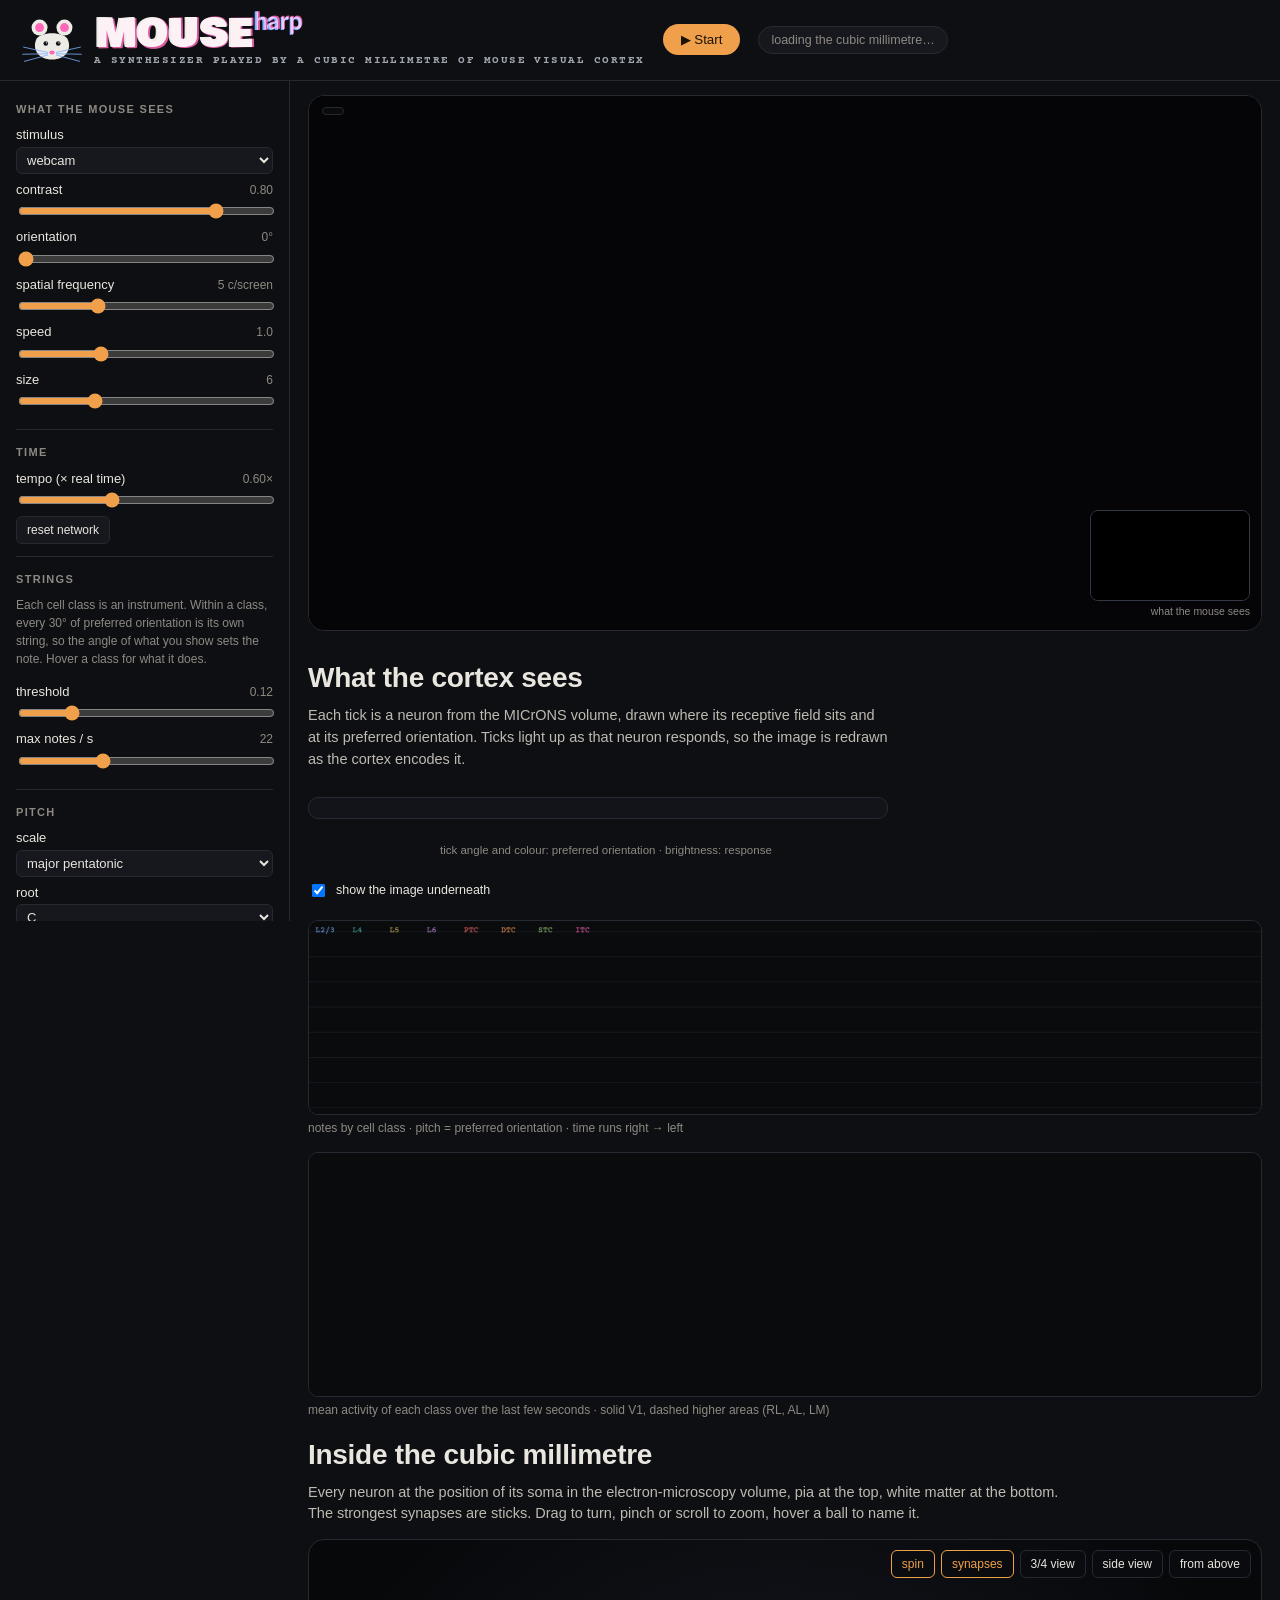
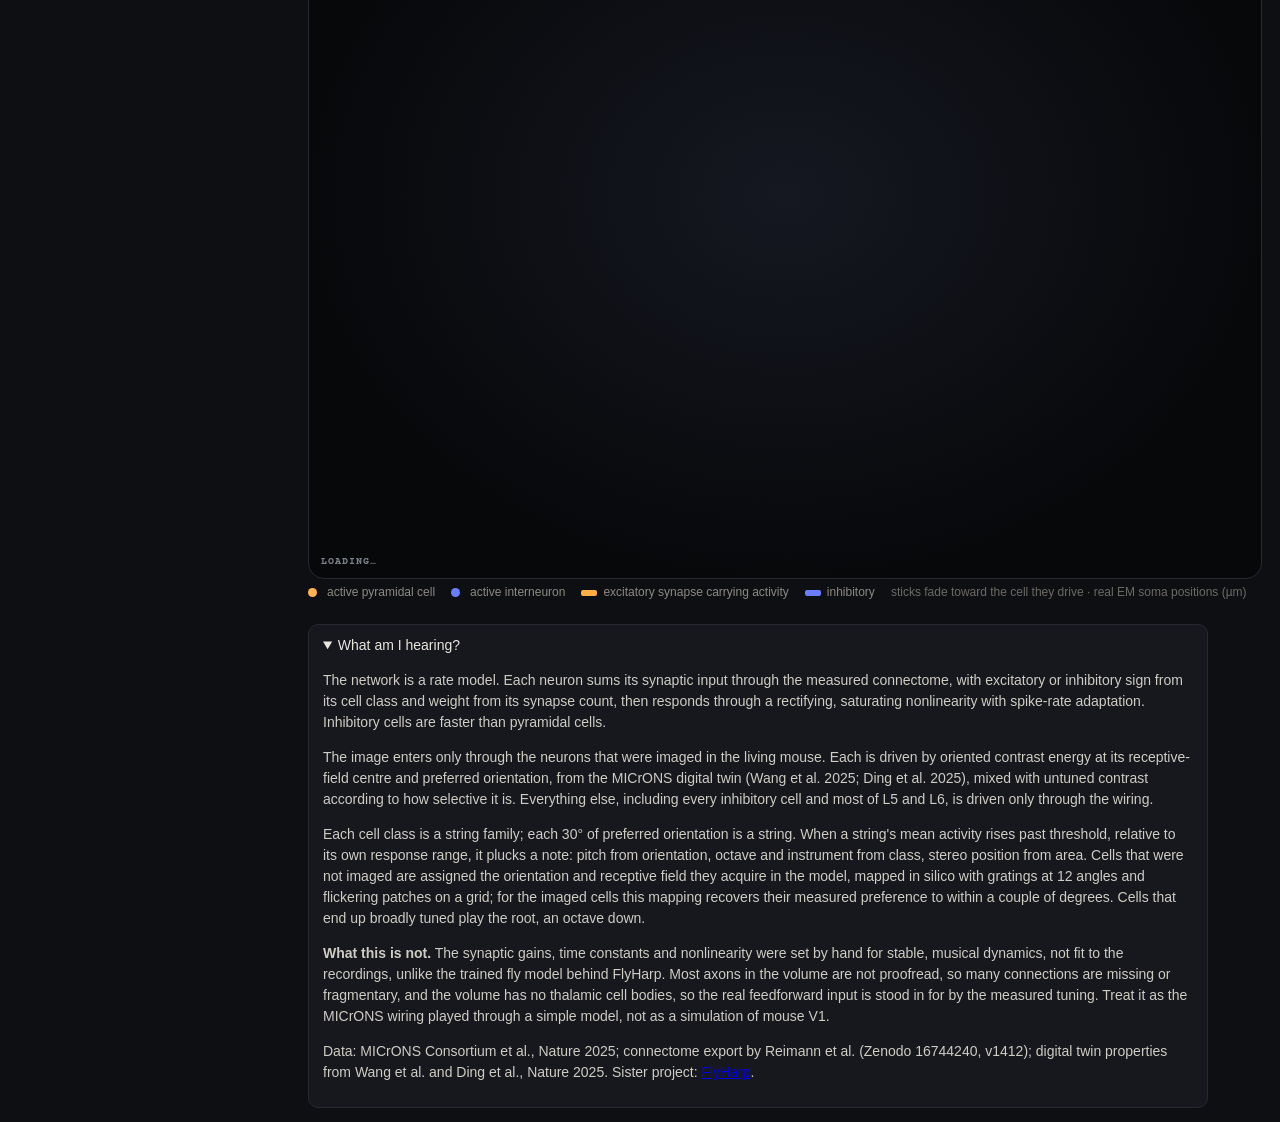
==== index.html @ 5a8ebaac "MouseHarp: a synthesizer played by the MICrONS cubic millimetre 50,948 neurons and 1.89M connections" ====
<!DOCTYPE html>
<html lang="en">
<head>
<meta charset="utf-8">
<meta name="viewport" content="width=device-width, initial-scale=1">
<title>MouseHarp · a synthesizer played by a cubic millimetre of mouse visual cortex</title>
<link rel="preconnect" href="https://fonts.googleapis.com"><link rel="preconnect" href="https://fonts.gstatic.com" crossorigin>
<link href="https://fonts.googleapis.com/css2?family=Bowlby+One+SC&family=Courier+Prime:wght@400;700&family=Spline+Sans:wght@400;500;600&display=swap" rel="stylesheet">
<link rel="stylesheet" href="css/style.css">
<link rel="stylesheet" href="css/mouse.css">
<link rel="icon" href="data:image/svg+xml,%3Csvg xmlns=%22http://www.w3.org/2000/svg%22 viewBox=%220 0 16 16%22%3E%3Ccircle cx=%224%22 cy=%224%22 r=%223%22 fill=%22%23ECEBE5%22/%3E%3Ccircle cx=%2212%22 cy=%224%22 r=%223%22 fill=%22%23ECEBE5%22/%3E%3Ccircle cx=%228%22 cy=%2210%22 r=%225%22 fill=%22%23ECEBE5%22/%3E%3C/svg%3E">
</head>
<body>
<header>
  <div class="brand">
    <svg id="logo" viewBox="0 0 72 56" aria-hidden="true">
      <!-- a mouse whose whiskers are harp strings -->
      <circle cx="22" cy="14" r="9" fill="#ECEBE5"/><circle cx="22" cy="14" r="5" fill="#FF68BA"/>
      <circle cx="50" cy="14" r="9" fill="#ECEBE5"/><circle cx="50" cy="14" r="5" fill="#FF68BA"/>
      <path d="M36 50 C 20 50, 14 38, 18 28 C 22 18, 50 18, 54 28 C 58 38, 52 50, 36 50 Z" fill="#ECEBE5"/>
      <circle cx="29" cy="32" r="2.6" fill="#101217"/><circle cx="43" cy="32" r="2.6" fill="#101217"/>
      <circle cx="29.8" cy="31.2" r=".8" fill="#fff"/><circle cx="43.8" cy="31.2" r=".8" fill="#fff"/>
      <ellipse cx="36" cy="42" rx="3" ry="2.2" fill="#FF68BA"/>
      <g class="strings left" stroke="#7DB0FF" stroke-width="0.9" stroke-linecap="round"><line x1="31" y1="42" x2="4" y2="36"/><line x1="31" y1="43.5" x2="3" y2="44"/><line x1="31" y1="45" x2="5" y2="52"/></g>
      <g class="strings right" stroke="#7DB0FF" stroke-width="0.9" stroke-linecap="round"><line x1="41" y1="42" x2="68" y2="36"/><line x1="41" y1="43.5" x2="69" y2="44"/><line x1="41" y1="45" x2="67" y2="52"/></g>
    </svg>
    <div class="titles">
      <h1 class="logo" aria-label="MouseHarp"><span class="ink">MOUSE<span class="lc">harp</span></span><span class="mis" aria-hidden="true">MOUSE<span class="lc">harp</span></span></h1>
      <span class="kicker">a synthesizer played by a cubic millimetre of mouse visual cortex</span>
    </div>
  </div>
  <button id="go" class="go">▶ Start</button>
  <div id="status" class="status">loading the cubic millimetre…</div>
</header>

<main>
  <aside id="controls">
    <section>
      <h2>What the mouse sees</h2>
      <label>stimulus
        <select id="kind">
          <option value="webcam" selected>webcam</option>
          <option value="rotate">rotating grating (plays a scale)</option>
          <option value="grating">drifting grating</option>
          <option value="bar">moving bar</option>
          <option value="dots">drifting dots</option>
          <option value="flash">full-field flashes</option>
          <option value="paint">draw on the screen</option>
        </select></label>
      <label>contrast <input type="range" id="contrast" min="0.05" max="1" step="0.05" value="0.8"><output></output></label>
      <label>orientation <input type="range" id="ori" min="0" max="165" step="15" value="0"><output></output></label>
      <label>spatial frequency <input type="range" id="sf" min="2" max="12" step="0.5" value="5"><output></output></label>
      <label>speed <input type="range" id="speed" min="0.1" max="3" step="0.1" value="1"><output></output></label>
      <label>size <input type="range" id="size" min="2" max="16" step="1" value="6"><output></output></label>
    </section>
    <section>
      <h2>Time</h2>
      <label>tempo (× real time) <input type="range" id="tempo" min="0.1" max="1.5" step="0.05" value="0.6"><output></output></label>
      <button id="reset" class="small">reset network</button>
    </section>
    <section>
      <h2>Strings</h2>
      <p class="hint">Each cell class is an instrument. Within a class, every 30° of preferred orientation is its own string, so the angle of what you show sets the note. Hover a class for what it does.</p>
      <div id="classes"></div>
      <div class="areaRow" id="areaRow"></div>
      <label>threshold <input type="range" id="thresh" min="0.03" max="0.5" step="0.01" value="0.12"><output></output></label>
      <label>max notes / s <input type="range" id="rate" min="4" max="60" step="1" value="22"><output></output></label>
    </section>
    <section>
      <h2>Pitch</h2>
      <label>scale <select id="scale">
        <option value="majpent">major pentatonic</option><option value="minpent">minor pentatonic</option>
        <option value="dorian">dorian</option><option value="lydian">lydian</option><option value="hirajoshi">hirajoshi</option>
        <option value="whole">whole tone</option></select></label>
      <label>root <select id="root"></select></label>
    </section>
    <section>
      <h2>Output</h2>
      <label class="row"><input type="checkbox" id="internal" checked> internal harp</label>
      <label>volume <input type="range" id="vol" min="0" max="1" step="0.05" value="0.7"><output></output></label>
      <label>reverb <input type="range" id="rev" min="0" max="1" step="0.05" value="0.4"><output></output></label>
      <label>MIDI out <select id="midiOut"><option value="">none</option></select></label>
      <p class="hint">MIDI: one channel per cell class (1–8).</p>
    </section>
  </aside>

  <section id="stage">
    <section class="hero">
      <div class="heroEye">
        <canvas id="view" width="1280" height="720"></canvas>
        <div class="lensTag" id="lensTag"></div>
        <figure class="raw"><canvas id="raw" width="128" height="72"></canvas><figcaption>what the mouse sees</figcaption></figure>
      </div>
      <div class="lensPanel">
        <h2 class="heroTitle">What the cortex sees</h2>
        <p class="lead">Each tick is a neuron from the MICrONS volume, drawn where its receptive field sits and at its preferred orientation. Ticks light up as that neuron responds, so the image is redrawn as the cortex encodes it.</p>
        <div id="lenses" class="lenses mlenses"></div>
        <div class="lensInfo" id="lensInfo"></div>
        <div class="lensLegend" id="lensLegend"><canvas id="oriKey" width="120" height="44"></canvas><span>tick angle and colour: preferred orientation · brightness: response</span></div>
        <label class="row small"><input type="checkbox" id="underlay" checked> show the image underneath</label>
        <p class="hint" id="viewHint"></p>
      </div>
    </section>
    <figure class="rollbox">
      <canvas id="roll" width="1180" height="240"></canvas>
      <figcaption class="legend"><span>notes by cell class · pitch = preferred orientation · time runs right → left</span></figcaption>
    </figure>
    <figure>
      <canvas id="traces" width="1180" height="300"></canvas>
      <figcaption class="legend"><span>mean activity of each class over the last few seconds · solid V1, dashed higher areas (RL, AL, LM)</span></figcaption>
    </figure>
    <section class="lobeBox">
      <div class="lobeHead">
        <h2 class="heroTitle">Inside the cubic millimetre</h2>
        <p class="lead">Every neuron at the position of its soma in the electron-microscopy volume, pia at the top, white matter at the bottom. The strongest synapses are sticks. Drag to turn, pinch or scroll to zoom, hover a ball to name it.</p>
      </div>
      <div class="lobeWrap" id="lobeWrap">
        <canvas id="lobe"></canvas>
        <div id="lobeLabels"></div>
        <div class="lobeTools"><button class="small on" id="lobeSpin">spin</button><button class="small on" id="lobeSticks">synapses</button><button class="small" id="lobeView">3/4 view</button><button class="small" id="lobeSide">side view</button><button class="small" id="lobeTop">from above</button></div>
        <div class="lobeTip" id="lobeTip"></div>
        <div class="lobeCount" id="lobeCount">loading…</div>
      </div>
      <figcaption class="legend"><span><i class="dot" style="background:#ffb44f"></i>active pyramidal cell</span><span><i class="dot" style="background:#6a7dff"></i>active interneuron</span><span><i class="sw" style="background:#ffae42"></i>excitatory synapse carrying activity</span><span><i class="sw" style="background:#6a7dff"></i>inhibitory</span><span class="muted">sticks fade toward the cell they drive · real EM soma positions (µm)</span></figcaption>
    </section>
    <details class="about" open>
      <summary>What am I hearing?</summary>
      <p id="aboutData"></p>
      <p>The network is a rate model. Each neuron sums its synaptic input through the measured connectome, with excitatory or inhibitory sign from its cell class and weight from its synapse count, then responds through a rectifying, saturating nonlinearity with spike-rate adaptation. Inhibitory cells are faster than pyramidal cells.</p>
      <p>The image enters only through the neurons that were imaged in the living mouse. Each is driven by oriented contrast energy at its receptive-field centre and preferred orientation, from the MICrONS digital twin (Wang et al. 2025; Ding et al. 2025), mixed with untuned contrast according to how selective it is. Everything else, including every inhibitory cell and most of L5 and L6, is driven only through the wiring.</p>
      <p>Each cell class is a string family; each 30° of preferred orientation is a string. When a string's mean activity rises past threshold, relative to its own response range, it plucks a note: pitch from orientation, octave and instrument from class, stereo position from area. Cells that were not imaged are assigned the orientation and receptive field they acquire in the model, mapped in silico with gratings at 12 angles and flickering patches on a grid; for the imaged cells this mapping recovers their measured preference to within a couple of degrees. Cells that end up broadly tuned play the root, an octave down.</p>
      <p><b>What this is not.</b> The synaptic gains, time constants and nonlinearity were set by hand for stable, musical dynamics, not fit to the recordings, unlike the trained fly model behind FlyHarp. Most axons in the volume are not proofread, so many connections are missing or fragmentary, and the volume has no thalamic cell bodies, so the real feedforward input is stood in for by the measured tuning. Treat it as the MICrONS wiring played through a simple model, not as a simulation of mouse V1.</p>
      <p class="muted">Data: MICrONS Consortium et al., Nature 2025; connectome export by Reimann et al. (Zenodo 16744240, v1412); digital twin properties from Wang et al. and Ding et al., Nature 2025. Sister project: <a href="https://github.com/samuelling/FlyHarp">FlyHarp</a>.</p>
    </details>
  </section>
</main>
<div class="tip" id="tip"></div>
<script src="js/info.js"></script>
<script src="js/stimuli.js"></script>
<script src="js/audio.js"></script>
<script src="js/app.js"></script>
<script type="module" src="js/cortex3d.js"></script>
</body>
</html>
---- css/style.css ----
:root{--bg:#0e0f12;--panel:#16181d;--line:#262932;--ink:#e9e6df;--muted:#8d8a83;--acc:#f0a04b;--blue:#5aa6e8;
  --g0:#8f7fd6;--g1:#4fb3a4;--g2:#e0c35a;--g3:#e88a4f;--g4:#e2576b}
*{box-sizing:border-box}
body{margin:0;background:var(--bg);color:var(--ink);font:14px/1.5 -apple-system,BlinkMacSystemFont,"Segoe UI",Inter,Helvetica,Arial,sans-serif}
header{display:flex;align-items:center;gap:18px;padding:12px 20px;border-bottom:1px solid var(--line);flex-wrap:wrap}

.go{background:var(--acc);color:#1a1206;border:0;border-radius:20px;padding:8px 18px;font:600 14px inherit;cursor:pointer}
.go.playing{background:#2c2f38;color:var(--ink)}
.status{color:var(--muted);font-size:12.5px;background:var(--panel);border:1px solid var(--line);border-radius:14px;padding:4px 12px}
main{display:flex;gap:0;min-height:calc(100vh - 60px)}
aside{width:290px;flex:0 0 290px;border-right:1px solid var(--line);padding:6px 16px 30px;overflow-y:auto;max-height:calc(100vh - 60px)}
aside section{border-bottom:1px solid var(--line);padding:10px 0 12px}
aside h2{font-size:11px;text-transform:uppercase;letter-spacing:.12em;color:var(--muted);margin:4px 0 8px;font-weight:600}
label{display:grid;grid-template-columns:1fr auto;gap:2px 8px;align-items:center;margin:6px 0;font-size:13px}
label input[type=range]{grid-column:1/-1;width:100%;accent-color:var(--acc)}
label output{color:var(--muted);font-variant-numeric:tabular-nums;font-size:12px;grid-row:1;grid-column:2}
label select{grid-column:1/-1}
label.row{display:flex;gap:8px}
select{background:var(--panel);color:var(--ink);border:1px solid var(--line);border-radius:6px;padding:4px 6px;font:inherit;font-size:13px;width:100%}
.seg{display:inline-flex;border:1px solid var(--line);border-radius:6px;overflow:hidden;margin-left:auto}
.seg button{background:var(--panel);color:var(--muted);border:0;padding:3px 12px;cursor:pointer;font:inherit;font-size:12px}
.seg button.on{background:#2c2f38;color:var(--ink)}
button.small{background:var(--panel);color:var(--ink);border:1px solid var(--line);border-radius:6px;padding:4px 10px;cursor:pointer;font:inherit;font-size:12px}
.hint{color:var(--muted);font-size:12px;margin:4px 0}
#stage{flex:1;padding:14px 18px;min-width:0}
.top{display:flex;gap:16px;flex-wrap:wrap}
figure{margin:0 0 14px}
figcaption{color:var(--muted);font-size:12px;margin-top:4px}
canvas{background:#0a0b0d;border:1px solid var(--line);border-radius:10px;display:block;max-width:100%;height:auto}

.rollbox canvas{width:100%}
#cascade{width:100%}
.about{background:var(--panel);border:1px solid var(--line);border-radius:10px;padding:10px 14px;max-width:900px;color:#cfccc4}
.about summary{cursor:pointer;color:var(--ink)}
@media(max-width:800px){main{flex-direction:column}aside{width:auto;flex:none;max-height:none;border-right:0;border-top:1px solid var(--line);order:2}.eyebox canvas{width:100%}
  /* phones: the camera / fly's-eye view comes first, controls follow below */
  #stage{order:1;padding:10px 10px 14px}.hero{gap:12px}.heroEye{flex:1 1 100%;min-width:0}
  .raw{width:34%;right:8px;bottom:8px}.raw canvas{width:100%}
  .heroTitle{font-size:22px}.logo{font-size:32px}}

.presets{display:flex;flex-wrap:wrap;gap:4px;margin:6px 0 10px}
.presets button,.area .sm{background:var(--panel);color:var(--muted);border:1px solid var(--line);border-radius:5px;padding:2px 7px;cursor:pointer;font:inherit;font-size:11.5px}
.presets button:hover{color:var(--ink)}
.area{border:1px solid var(--line);border-radius:8px;padding:7px 8px;margin:6px 0;background:#121419}
.area.muted{opacity:.45}
.area .head{display:flex;align-items:center;gap:6px;font-size:12.5px}
.area .dot{width:9px;height:9px;border-radius:50%;flex:none}
.area .nm{flex:1;font-weight:600}
.area .sm.on{color:#111;background:var(--acc);border-color:var(--acc)}
.area .sm.mute.on{background:#c0504d;border-color:#c0504d;color:#fff}
.area .row2{display:flex;gap:6px;align-items:center;margin:5px 0 4px}
.area .row2 select{width:auto;flex:1;font-size:12px;padding:2px 4px}
.area .row2 input{flex:1;accent-color:var(--acc)}
.chips{display:flex;flex-wrap:wrap;gap:3px}
.chip{font-size:10.5px;padding:1px 6px;border-radius:9px;border:1px solid var(--line);color:var(--muted);background:transparent;cursor:pointer;font-family:inherit}
.chip.on{color:#111}
.area .pol{display:inline-flex;gap:2px;margin-right:4px}.area .sm.pl{padding:2px 6px}

.tip{position:fixed;z-index:20;max-width:340px;background:#1b1e25f2;border:1px solid #333845;border-radius:10px;padding:10px 12px;font-size:12.5px;line-height:1.45;color:#dcd9d1;pointer-events:none;opacity:0;transition:opacity .12s;box-shadow:0 6px 24px #0008}
.tip.on{opacity:1}
.tip h4{margin:0 0 2px;font-size:13.5px;color:var(--ink)}
.tip .k{color:var(--muted);font-size:11.5px;margin-bottom:6px}
.tip .meta{color:var(--muted);font-size:11.5px;margin-top:6px}
.legend{display:flex;flex-wrap:wrap;gap:6px 16px;align-items:center}
.legend span{display:inline-flex;align-items:center;gap:6px}
.legend .muted{color:#6c6a64}
.sw{display:inline-block;width:16px;height:6px;border-radius:2px;background:#9a988f}
.sw.hollow{background:transparent;border:1.5px solid #9a988f;height:7px}
.grad{display:inline-block;width:90px;height:8px;border-radius:4px;background:linear-gradient(90deg,#5aa6e8,#202228 50%,#f0a04b)}
.ring{display:inline-block;width:11px;height:11px;border-radius:50%;border:2px solid #e0c35a}
.ring.dash{border:2px dashed #5aa6e8}
.area .head .nm{cursor:help}
figcaption{line-height:1.6}
#fbMeter{width:100%;height:auto;margin-top:4px;background:#0f1115}

.hero{display:flex;gap:22px;align-items:flex-start;flex-wrap:wrap;margin-bottom:16px}
.heroEye{position:relative;flex:0 1 640px;min-width:300px}
.heroEye #eye{width:100%;border-radius:16px;cursor:crosshair;touch-action:none;background:radial-gradient(circle at 50% 45%,#15171c,#07080a 70%)}
.lensTag{position:absolute;left:14px;top:12px;font-size:12px;color:#cfccc4;background:#0b0c0fcc;border:1px solid var(--line);border-radius:12px;padding:3px 10px;pointer-events:none}
.raw{position:absolute;right:12px;bottom:12px;margin:0;width:150px}
.raw canvas{width:150px;border-radius:8px;border:1px solid #333845}
.raw figcaption{font-size:10.5px;text-align:right;margin-top:2px}
.lensPanel{flex:1 1 380px;min-width:300px;max-width:580px}
.heroTitle{font-size:28px;margin:4px 0 6px;letter-spacing:-.01em;font-weight:650}
.lead{color:#bdbab2;margin:0 0 14px;font-size:14.5px}
.lenses{position:relative;display:grid;grid-template-columns:66px minmax(0,1fr) minmax(0,1fr) 92px;grid-template-rows:repeat(4,auto);column-gap:10px;row-gap:22px;margin-bottom:14px;align-items:center}
.lenses .stage{grid-column:1;position:relative;z-index:1;text-align:center;text-shadow:0 0 4px #0d0f13,0 0 2px #0d0f13;font:700 9.5px/1.15 "Courier Prime","Courier New",monospace;letter-spacing:.12em;text-transform:uppercase;color:#aab0b9;align-self:center}
.lenses .lens{position:relative;z-index:1}
.lens[data-l="photo"],.lens[data-l="lamina"],.lens[data-l="motion"]{justify-self:center;width:min(100%,250px)}
.lens[data-l="feedback"]{align-self:center;padding:8px 8px}
.lens[data-l="feedback"] .bar{width:20px}
.wires{position:absolute;inset:0;width:100%;height:100%;pointer-events:none;z-index:0;overflow:visible}
.wires path{fill:none;stroke:#3a3f4a;stroke-width:1.5}
.wires path.glass{fill:url(#hg);stroke:#ffffff22;stroke-width:1}
.wires path.fb{stroke:#4a5290;stroke-dasharray:4 4}
.wires path.lit{stroke:var(--acc);stroke-width:2}
.wires path.fb.lit{stroke:#7f8cff;animation:fbflow 1.2s linear infinite}
.wires path.hd{stroke-dasharray:none;animation:none}
@keyframes fbflow{to{stroke-dashoffset:-16}}
.lens.path{border-color:#5a4f36}
@media (prefers-reduced-motion:reduce){.wires path.fb.lit{animation:none}}
.lens{text-align:left;background:var(--panel);border:1px solid var(--line);border-radius:10px;padding:8px 10px;cursor:pointer;color:var(--ink);font:inherit}
.lens b{display:block;font-size:13px}.lens span{display:block;color:var(--muted);font-size:11.5px;line-height:1.35}
.lens em.n{display:block;font:700 9.5px/1.2 "Courier Prime","Courier New",monospace;letter-spacing:.08em;color:#8a8f98;margin-top:4px;font-style:normal}
.lens .bar{display:block;height:3px;border-radius:2px;margin-bottom:6px;width:28px}
.lens.on{border-color:var(--acc);background:#1d1a14}
.lensInfo{font-size:13px;color:#cfccc4;background:#121419;border:1px solid var(--line);border-radius:10px;padding:10px 12px;margin-bottom:10px;line-height:1.5}
.lensLegend{display:flex;align-items:center;gap:10px;font-size:11.5px;color:var(--muted);margin-bottom:8px;min-height:44px}
.lensLegend canvas{border:0;background:none;border-radius:0}
label.small{font-size:12.5px;margin:3px 0}

.brand{display:flex;align-items:center;gap:10px}
#logo{width:64px;height:50px;flex:none;overflow:visible}
#logo .wing{transform-box:fill-box;animation:flutter 2.6s ease-in-out infinite}
#logo .wing.left{transform-origin:100% 80%}#logo .wing.right{transform-origin:0% 80%;animation-delay:.05s}
@keyframes flutter{0%,100%{transform:rotate(0)}48%{transform:rotate(0)}50%{transform:rotate(-7deg)}52%{transform:rotate(3deg)}54%{transform:rotate(0)}}
#logo .wing.right{animation-name:flutterR}
@keyframes flutterR{0%,100%{transform:rotate(0)}48%{transform:rotate(0)}50%{transform:rotate(7deg)}52%{transform:rotate(-3deg)}54%{transform:rotate(0)}}
#logo .strings.ring line{animation:ring .22s ease-out}
@keyframes ring{0%{stroke:#f0a04b;stroke-width:1.1;transform:translateX(.6px)}30%{transform:translateX(-.5px)}60%{transform:translateX(.3px)}100%{stroke:#e9e6df;transform:none}}
.titles{display:flex;flex-direction:column;gap:4px}
/* megaZINE-style mast: Bowlby caps in toner, lowercase Spline superscript, and a pink riso pass
   printed slightly out of register (screen blend on the dark page). It slips like a copier sheet on notes. */
.logo{position:relative;display:inline-block;font:400 40px/.86 "Bowlby One SC","Arial Black",Impact,sans-serif;letter-spacing:-.02em;margin:0;color:#ECEBE5;isolation:isolate}
.logo .lc{font-family:"Spline Sans","Helvetica Neue",Arial,sans-serif;font-weight:600;letter-spacing:-.04em;font-size:.6em;vertical-align:.7em;margin-left:.06em;color:#7DB0FF}
.logo .ink{position:relative;z-index:1}
.logo .mis{position:absolute;left:0;top:0;color:#FF68BA;mix-blend-mode:screen;transform:translate(.035em,.03em) rotate(-.6deg);transform-origin:left top;pointer-events:none;z-index:2;opacity:.85;white-space:nowrap}
.logo .mis .lc{color:#FF68BA}
@keyframes logo-jit-ink{0%{transform:none}20%{transform:translate(-.014em,.006em)}45%{transform:translate(.012em,-.01em) skewX(-1.2deg)}70%{transform:translate(-.006em,.004em)}100%{transform:none}}
@keyframes logo-jit-mis{0%{transform:translate(.035em,.03em) rotate(-.6deg)}20%{transform:translate(.075em,.012em) rotate(-1.3deg)}45%{transform:translate(.008em,.055em) rotate(.25deg)}70%{transform:translate(.055em,.038em) rotate(-.95deg)}100%{transform:translate(.035em,.03em) rotate(-.6deg)}}
.logo.jit .ink{animation:logo-jit-ink .34s steps(1,end)}.logo.jit .mis{animation:logo-jit-mis .34s steps(1,end)}
.kicker{font:700 10.5px/1.2 "Courier Prime","Courier New",monospace;letter-spacing:.14em;text-transform:uppercase;color:#A0A6AF}
.kicker i{font-style:italic;text-transform:none;letter-spacing:.04em}
@media (prefers-reduced-motion:reduce){.logo.jit .ink,.logo.jit .mis{animation:none}}

/* inside the optic lobe: 3D ball-and-stick */
.lobeBox{margin:6px 0 22px}
.lobeHead{max-width:760px}
.lobeWrap{position:relative;height:min(72vh,640px);border:1px solid var(--line);border-radius:16px;overflow:hidden;background:radial-gradient(ellipse at 50% 40%,#151821,#07080a 72%)}
.lobeWrap canvas{width:100%;height:100%;border:0;border-radius:0;background:none;touch-action:none;cursor:grab;display:block;max-width:none}
.lobeWrap canvas:active{cursor:grabbing}
#lobeLabels{position:absolute;inset:0;pointer-events:none}
.lobeLabel{position:absolute;left:0;top:0;font:700 10px/1 "Courier Prime","Courier New",monospace;letter-spacing:.14em;text-transform:uppercase;color:#c9ccd3;text-shadow:0 0 6px #000,0 0 2px #000;white-space:nowrap}
.lobeTools{position:absolute;right:10px;top:10px;display:flex;gap:6px;flex-wrap:wrap;justify-content:flex-end}
.lobeTools button{background:#0b0c0fcc}.lobeTools button.on{border-color:var(--acc);color:var(--acc)}
.lobeTip{position:absolute;max-width:300px;pointer-events:none;opacity:0;transition:opacity .1s;background:#1b1e25f2;border:1px solid #333845;border-radius:9px;padding:7px 10px;font-size:12px;line-height:1.4;color:#dcd9d1;z-index:3}
.lobeTip .dep{color:#ffb44f}.lobeTip .hyp{color:#7fb6ff}
.lobeCount{position:absolute;left:12px;bottom:10px;font:700 9.5px/1.2 "Courier Prime","Courier New",monospace;letter-spacing:.1em;text-transform:uppercase;color:#7d838d;pointer-events:none}
.legend .dot{display:inline-block;width:9px;height:9px;border-radius:50%;margin-right:4px;vertical-align:-1px}
@media(max-width:800px){.lobeWrap{height:62vh}}
---- css/mouse.css ----
/* MouseHarp additions on top of the shared FlyHarp stylesheet */
.lenses.mlenses{display:grid;grid-template-columns:repeat(3,minmax(0,1fr));grid-template-rows:none;gap:8px;row-gap:8px;margin-bottom:12px}
.heroEye #view{width:100%;border-radius:16px;touch-action:none;background:#07080a;display:block;aspect-ratio:16/9;height:auto}
.heroEye{flex:1 1 720px;min-width:300px}
.raw canvas{width:160px;image-rendering:auto}
.raw{width:160px}
.mclass{display:grid;grid-template-columns:10px 38px minmax(0,1fr) 22px 22px;align-items:center;gap:5px;padding:4px 6px;margin:3px 0;border:1px solid var(--line);border-radius:8px;background:#121419;font-size:12px}
.mclass .swatch{width:10px;height:10px;border-radius:3px;display:block}
.mclass b{font-size:12.5px}
.mclass .nm{display:none}
.mclass select{font-size:11px;padding:2px 3px}
.mclass .sm{background:var(--panel);color:var(--muted);border:1px solid var(--line);border-radius:5px;padding:1px 0;cursor:pointer;font:inherit;font-size:10.5px}
.mclass .sm.on{color:#111;background:var(--acc);border-color:var(--acc)}
.mclass .cnt{display:none}
.mclass.muted{opacity:.45}
.areaRow{display:flex;gap:5px;flex-wrap:wrap;margin:8px 0 4px}
.areaRow .chip{font-size:11px;padding:2px 8px}
.areaRow .chip.on{background:#2a2f3a;color:var(--ink);border-color:#4a5060}
.areaRow .chip span{color:var(--muted);font-size:10px}
#logo .strings.ring line{animation:ring .22s ease-out}
.lensLegend{gap:12px}
#oriKey{flex:none}
.lobeLabel.dim{color:#7d838d}
.lobeLabel.area{color:#ffd9a0;font-size:11px}
@media(max-width:800px){.raw{width:30%;right:8px;bottom:8px}.raw canvas{width:100%}.lenses.mlenses{grid-template-columns:repeat(2,minmax(0,1fr))}}
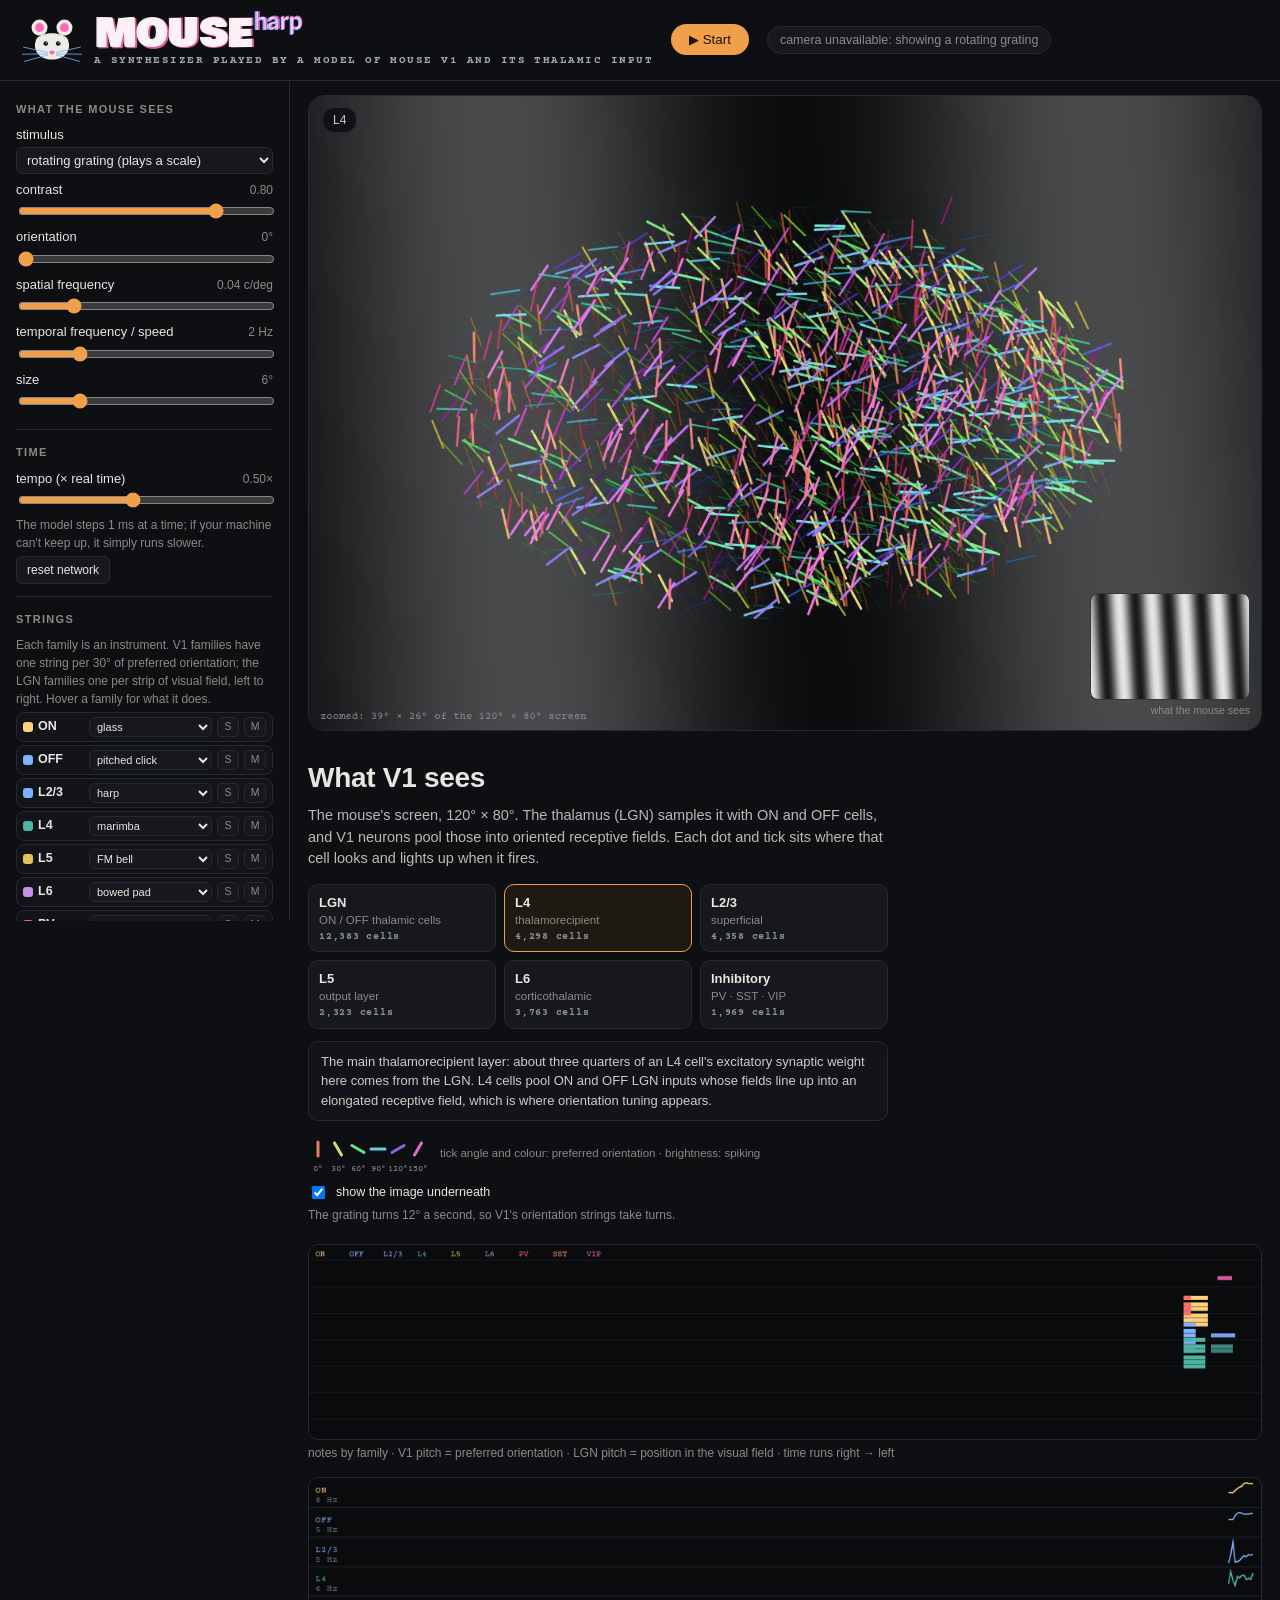
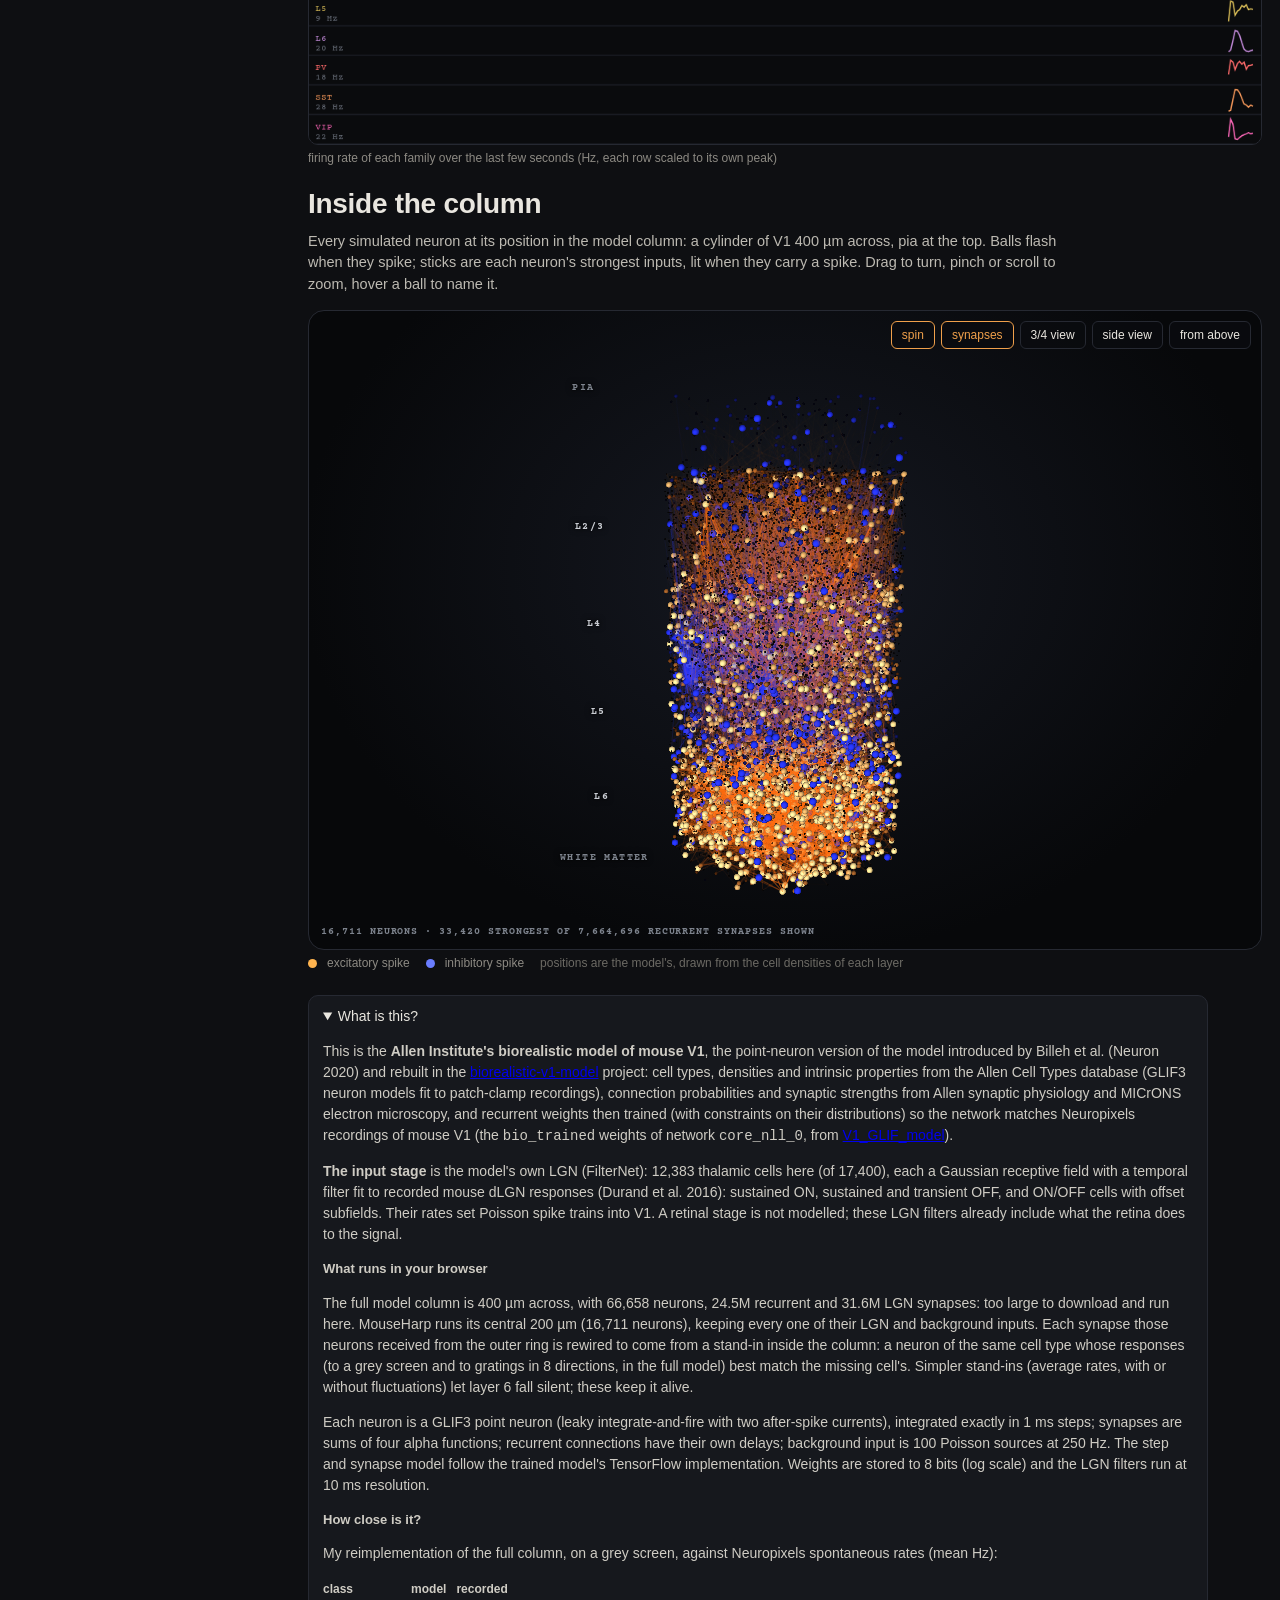
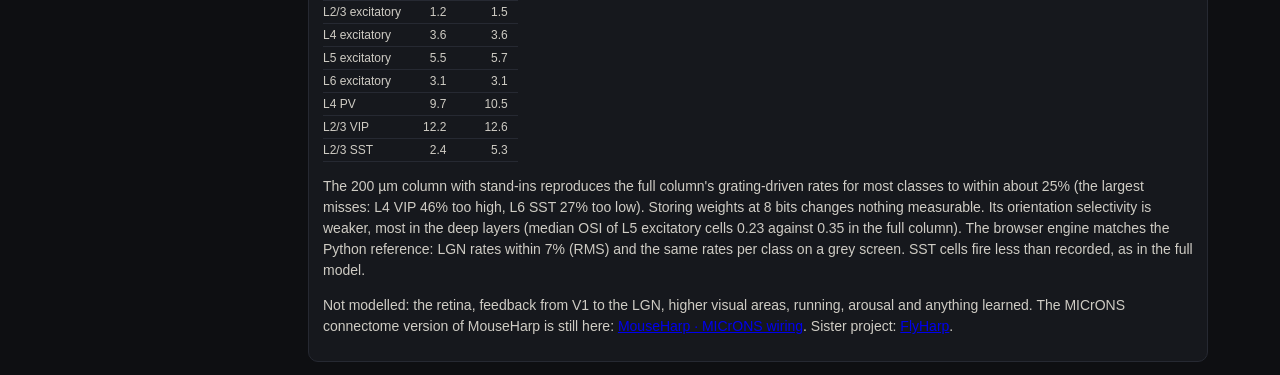
==== commit 9d6051c7: "MouseHarp now runs the Allen biorealistic V1 model with its FilterNet LGN GLIF3 spiking V1 (core_nll" ====
--- a/index.html
+++ b/index.html
@@ -3,18 +3,17 @@
 <head>
 <meta charset="utf-8">
 <meta name="viewport" content="width=device-width, initial-scale=1">
-<title>MouseHarp · a synthesizer played by a cubic millimetre of mouse visual cortex</title>
+<title>MouseHarp · a synthesizer played by a model of mouse V1</title>
 <link rel="preconnect" href="https://fonts.googleapis.com"><link rel="preconnect" href="https://fonts.gstatic.com" crossorigin>
 <link href="https://fonts.googleapis.com/css2?family=Bowlby+One+SC&family=Courier+Prime:wght@400;700&family=Spline+Sans:wght@400;500;600&display=swap" rel="stylesheet">
 <link rel="stylesheet" href="css/style.css">
-<link rel="stylesheet" href="css/mouse.css">
+<link rel="stylesheet" href="css/v1.css">
 <link rel="icon" href="data:image/svg+xml,%3Csvg xmlns=%22http://www.w3.org/2000/svg%22 viewBox=%220 0 16 16%22%3E%3Ccircle cx=%224%22 cy=%224%22 r=%223%22 fill=%22%23ECEBE5%22/%3E%3Ccircle cx=%2212%22 cy=%224%22 r=%223%22 fill=%22%23ECEBE5%22/%3E%3Ccircle cx=%228%22 cy=%2210%22 r=%225%22 fill=%22%23ECEBE5%22/%3E%3C/svg%3E">
 </head>
 <body>
 <header>
   <div class="brand">
     <svg id="logo" viewBox="0 0 72 56" aria-hidden="true">
-      <!-- a mouse whose whiskers are harp strings -->
       <circle cx="22" cy="14" r="9" fill="#ECEBE5"/><circle cx="22" cy="14" r="5" fill="#FF68BA"/>
       <circle cx="50" cy="14" r="9" fill="#ECEBE5"/><circle cx="50" cy="14" r="5" fill="#FF68BA"/>
       <path d="M36 50 C 20 50, 14 38, 18 28 C 22 18, 50 18, 54 28 C 58 38, 52 50, 36 50 Z" fill="#ECEBE5"/>
@@ -26,11 +25,11 @@
     </svg>
     <div class="titles">
       <h1 class="logo" aria-label="MouseHarp"><span class="ink">MOUSE<span class="lc">harp</span></span><span class="mis" aria-hidden="true">MOUSE<span class="lc">harp</span></span></h1>
-      <span class="kicker">a synthesizer played by a cubic millimetre of mouse visual cortex</span>
+      <span class="kicker">a synthesizer played by a model of mouse V1 and its thalamic input</span>
     </div>
   </div>
   <button id="go" class="go">▶ Start</button>
-  <div id="status" class="status">loading the cubic millimetre…</div>
+  <div id="status" class="status">loading the V1 model…</div>
 </header>
 
 <main>
@@ -48,22 +47,22 @@
           <option value="paint">draw on the screen</option>
         </select></label>
       <label>contrast <input type="range" id="contrast" min="0.05" max="1" step="0.05" value="0.8"><output></output></label>
-      <label>orientation <input type="range" id="ori" min="0" max="165" step="15" value="0"><output></output></label>
-      <label>spatial frequency <input type="range" id="sf" min="2" max="12" step="0.5" value="5"><output></output></label>
-      <label>speed <input type="range" id="speed" min="0.1" max="3" step="0.1" value="1"><output></output></label>
-      <label>size <input type="range" id="size" min="2" max="16" step="1" value="6"><output></output></label>
+      <label>orientation <input type="range" id="ori" min="0" max="345" step="15" value="0"><output></output></label>
+      <label>spatial frequency <input type="range" id="sf" min="0.01" max="0.16" step="0.01" value="0.04"><output></output></label>
+      <label>temporal frequency / speed <input type="range" id="speed" min="0.25" max="8" step="0.25" value="2"><output></output></label>
+      <label>size <input type="range" id="size" min="2" max="20" step="1" value="6"><output></output></label>
     </section>
     <section>
       <h2>Time</h2>
-      <label>tempo (× real time) <input type="range" id="tempo" min="0.1" max="1.5" step="0.05" value="0.6"><output></output></label>
+      <label>tempo (× real time) <input type="range" id="tempo" min="0.1" max="1" step="0.05" value="0.5"><output></output></label>
+      <p class="hint" id="speedHint">The model steps 1 ms at a time; if your machine can't keep up, it simply runs slower.</p>
       <button id="reset" class="small">reset network</button>
     </section>
     <section>
       <h2>Strings</h2>
-      <p class="hint">Each cell class is an instrument. Within a class, every 30° of preferred orientation is its own string, so the angle of what you show sets the note. Hover a class for what it does.</p>
+      <p class="hint">Each family is an instrument. V1 families have one string per 30° of preferred orientation; the LGN families one per strip of visual field, left to right. Hover a family for what it does.</p>
       <div id="classes"></div>
-      <div class="areaRow" id="areaRow"></div>
-      <label>threshold <input type="range" id="thresh" min="0.03" max="0.5" step="0.01" value="0.12"><output></output></label>
+      <label>threshold <input type="range" id="thresh" min="0.05" max="0.8" step="0.01" value="0.22"><output></output></label>
       <label>max notes / s <input type="range" id="rate" min="4" max="60" step="1" value="22"><output></output></label>
     </section>
     <section>
@@ -80,39 +79,39 @@
       <label>volume <input type="range" id="vol" min="0" max="1" step="0.05" value="0.7"><output></output></label>
       <label>reverb <input type="range" id="rev" min="0" max="1" step="0.05" value="0.4"><output></output></label>
       <label>MIDI out <select id="midiOut"><option value="">none</option></select></label>
-      <p class="hint">MIDI: one channel per cell class (1–8).</p>
+      <p class="hint">MIDI: one channel per family (1–9).</p>
     </section>
   </aside>
 
   <section id="stage">
     <section class="hero">
       <div class="heroEye">
-        <canvas id="view" width="1280" height="720"></canvas>
+        <canvas id="view" width="1200" height="800"></canvas>
         <div class="lensTag" id="lensTag"></div>
-        <figure class="raw"><canvas id="raw" width="128" height="72"></canvas><figcaption>what the mouse sees</figcaption></figure>
+        <figure class="raw"><canvas id="raw" width="120" height="80"></canvas><figcaption>what the mouse sees</figcaption></figure>
       </div>
       <div class="lensPanel">
-        <h2 class="heroTitle">What the cortex sees</h2>
-        <p class="lead">Each tick is a neuron from the MICrONS volume, drawn where its receptive field sits and at its preferred orientation. Ticks light up as that neuron responds, so the image is redrawn as the cortex encodes it.</p>
+        <h2 class="heroTitle">What V1 sees</h2>
+        <p class="lead">The mouse's screen, 120° × 80°. The thalamus (LGN) samples it with ON and OFF cells, and V1 neurons pool those into oriented receptive fields. Each dot and tick sits where that cell looks and lights up when it fires.</p>
         <div id="lenses" class="lenses mlenses"></div>
         <div class="lensInfo" id="lensInfo"></div>
-        <div class="lensLegend" id="lensLegend"><canvas id="oriKey" width="120" height="44"></canvas><span>tick angle and colour: preferred orientation · brightness: response</span></div>
+        <div class="lensLegend" id="lensLegend"></div>
         <label class="row small"><input type="checkbox" id="underlay" checked> show the image underneath</label>
         <p class="hint" id="viewHint"></p>
       </div>
     </section>
     <figure class="rollbox">
       <canvas id="roll" width="1180" height="240"></canvas>
-      <figcaption class="legend"><span>notes by cell class · pitch = preferred orientation · time runs right → left</span></figcaption>
+      <figcaption class="legend"><span>notes by family · V1 pitch = preferred orientation · LGN pitch = position in the visual field · time runs right → left</span></figcaption>
     </figure>
     <figure>
-      <canvas id="traces" width="1180" height="300"></canvas>
-      <figcaption class="legend"><span>mean activity of each class over the last few seconds · solid V1, dashed higher areas (RL, AL, LM)</span></figcaption>
+      <canvas id="traces" width="1180" height="330"></canvas>
+      <figcaption class="legend"><span>firing rate of each family over the last few seconds (Hz, each row scaled to its own peak)</span></figcaption>
     </figure>
     <section class="lobeBox">
       <div class="lobeHead">
-        <h2 class="heroTitle">Inside the cubic millimetre</h2>
-        <p class="lead">Every neuron at the position of its soma in the electron-microscopy volume, pia at the top, white matter at the bottom. The strongest synapses are sticks. Drag to turn, pinch or scroll to zoom, hover a ball to name it.</p>
+        <h2 class="heroTitle">Inside the column</h2>
+        <p class="lead">Every simulated neuron at its position in the model column: a cylinder of V1 400 µm across, pia at the top. Balls flash when they spike; sticks are each neuron's strongest inputs, lit when they carry a spike. Drag to turn, pinch or scroll to zoom, hover a ball to name it.</p>
       </div>
       <div class="lobeWrap" id="lobeWrap">
         <canvas id="lobe"></canvas>
@@ -121,24 +120,19 @@
         <div class="lobeTip" id="lobeTip"></div>
         <div class="lobeCount" id="lobeCount">loading…</div>
       </div>
-      <figcaption class="legend"><span><i class="dot" style="background:#ffb44f"></i>active pyramidal cell</span><span><i class="dot" style="background:#6a7dff"></i>active interneuron</span><span><i class="sw" style="background:#ffae42"></i>excitatory synapse carrying activity</span><span><i class="sw" style="background:#6a7dff"></i>inhibitory</span><span class="muted">sticks fade toward the cell they drive · real EM soma positions (µm)</span></figcaption>
+      <figcaption class="legend"><span><i class="dot" style="background:#ffb44f"></i>excitatory spike</span><span><i class="dot" style="background:#6a7dff"></i>inhibitory spike</span><span class="muted">positions are the model's, drawn from the cell densities of each layer</span></figcaption>
     </section>
     <details class="about" open>
-      <summary>What am I hearing?</summary>
-      <p id="aboutData"></p>
-      <p>The network is a rate model. Each neuron sums its synaptic input through the measured connectome, with excitatory or inhibitory sign from its cell class and weight from its synapse count, then responds through a rectifying, saturating nonlinearity with spike-rate adaptation. Inhibitory cells are faster than pyramidal cells.</p>
-      <p>The image enters only through the neurons that were imaged in the living mouse. Each is driven by oriented contrast energy at its receptive-field centre and preferred orientation, from the MICrONS digital twin (Wang et al. 2025; Ding et al. 2025), mixed with untuned contrast according to how selective it is. Everything else, including every inhibitory cell and most of L5 and L6, is driven only through the wiring.</p>
-      <p>Each cell class is a string family; each 30° of preferred orientation is a string. When a string's mean activity rises past threshold, relative to its own response range, it plucks a note: pitch from orientation, octave and instrument from class, stereo position from area. Cells that were not imaged are assigned the orientation and receptive field they acquire in the model, mapped in silico with gratings at 12 angles and flickering patches on a grid; for the imaged cells this mapping recovers their measured preference to within a couple of degrees. Cells that end up broadly tuned play the root, an octave down.</p>
-      <p><b>What this is not.</b> The synaptic gains, time constants and nonlinearity were set by hand for stable, musical dynamics, not fit to the recordings, unlike the trained fly model behind FlyHarp. Most axons in the volume are not proofread, so many connections are missing or fragmentary, and the volume has no thalamic cell bodies, so the real feedforward input is stood in for by the measured tuning. Treat it as the MICrONS wiring played through a simple model, not as a simulation of mouse V1.</p>
-      <p class="muted">Data: MICrONS Consortium et al., Nature 2025; connectome export by Reimann et al. (Zenodo 16744240, v1412); digital twin properties from Wang et al. and Ding et al., Nature 2025. Sister project: <a href="https://github.com/samuelling/FlyHarp">FlyHarp</a>.</p>
+      <summary>What is this?</summary>
+      <div id="aboutText"></div>
     </details>
   </section>
 </main>
 <div class="tip" id="tip"></div>
-<script src="js/info.js"></script>
-<script src="js/stimuli.js"></script>
+<script src="js/v1info.js"></script>
+<script src="js/v1stimuli.js"></script>
 <script src="js/audio.js"></script>
-<script src="js/app.js"></script>
-<script type="module" src="js/cortex3d.js"></script>
+<script src="js/v1app.js"></script>
+<script type="module" src="js/column3d.js"></script>
 </body>
 </html>
--- a/css/v1.css
+++ b/css/v1.css
@@ -0,0 +1,34 @@
+/* MouseHarp (V1 model) additions on top of the shared FlyHarp stylesheet */
+.lenses.mlenses{display:grid;grid-template-columns:repeat(3,minmax(0,1fr));grid-template-rows:none;gap:8px;row-gap:8px;margin-bottom:12px}
+.heroEye #view{width:100%;border-radius:16px;touch-action:none;background:#07080a;display:block;aspect-ratio:16/9;height:auto}
+.heroEye{flex:1 1 720px;min-width:300px}
+.raw canvas{width:160px;image-rendering:auto}
+.raw{width:160px}
+.mclass{display:grid;grid-template-columns:10px 38px minmax(0,1fr) 22px 22px;align-items:center;gap:5px;padding:4px 6px;margin:3px 0;border:1px solid var(--line);border-radius:8px;background:#121419;font-size:12px}
+.mclass .swatch{width:10px;height:10px;border-radius:3px;display:block}
+.mclass b{font-size:12.5px}
+.mclass .nm{display:none}
+.mclass select{font-size:11px;padding:2px 3px}
+.mclass .sm{background:var(--panel);color:var(--muted);border:1px solid var(--line);border-radius:5px;padding:1px 0;cursor:pointer;font:inherit;font-size:10.5px}
+.mclass .sm.on{color:#111;background:var(--acc);border-color:var(--acc)}
+.mclass .cnt{display:none}
+.mclass.muted{opacity:.45}
+.areaRow{display:flex;gap:5px;flex-wrap:wrap;margin:8px 0 4px}
+.areaRow .chip{font-size:11px;padding:2px 8px}
+.areaRow .chip.on{background:#2a2f3a;color:var(--ink);border-color:#4a5060}
+.areaRow .chip span{color:var(--muted);font-size:10px}
+#logo .strings.ring line{animation:ring .22s ease-out}
+.lensLegend{gap:12px}
+#oriKey{flex:none}
+.lobeLabel.dim{color:#7d838d}
+.lobeLabel.area{color:#ffd9a0;font-size:11px}
+@media(max-width:800px){.raw{width:30%;right:8px;bottom:8px}.raw canvas{width:100%}.lenses.mlenses{grid-template-columns:repeat(2,minmax(0,1fr))}}
+.heroEye #view{aspect-ratio:3/2}
+.raw canvas{image-rendering:auto}
+.mclass{grid-template-columns:10px 46px minmax(0,1fr) 22px 22px}
+.lensLegend .key{display:flex;align-items:center;gap:6px;flex-wrap:wrap}
+.lensLegend .key i{display:inline-block;width:10px;height:10px;border-radius:50%}
+.about h4{margin:12px 0 4px;font-size:13px}
+.about table{border-collapse:collapse;font-size:12px;margin:6px 0}
+.about td,.about th{border-bottom:1px solid var(--line);padding:2px 10px 2px 0;text-align:right}
+.about td:first-child,.about th:first-child{text-align:left}
